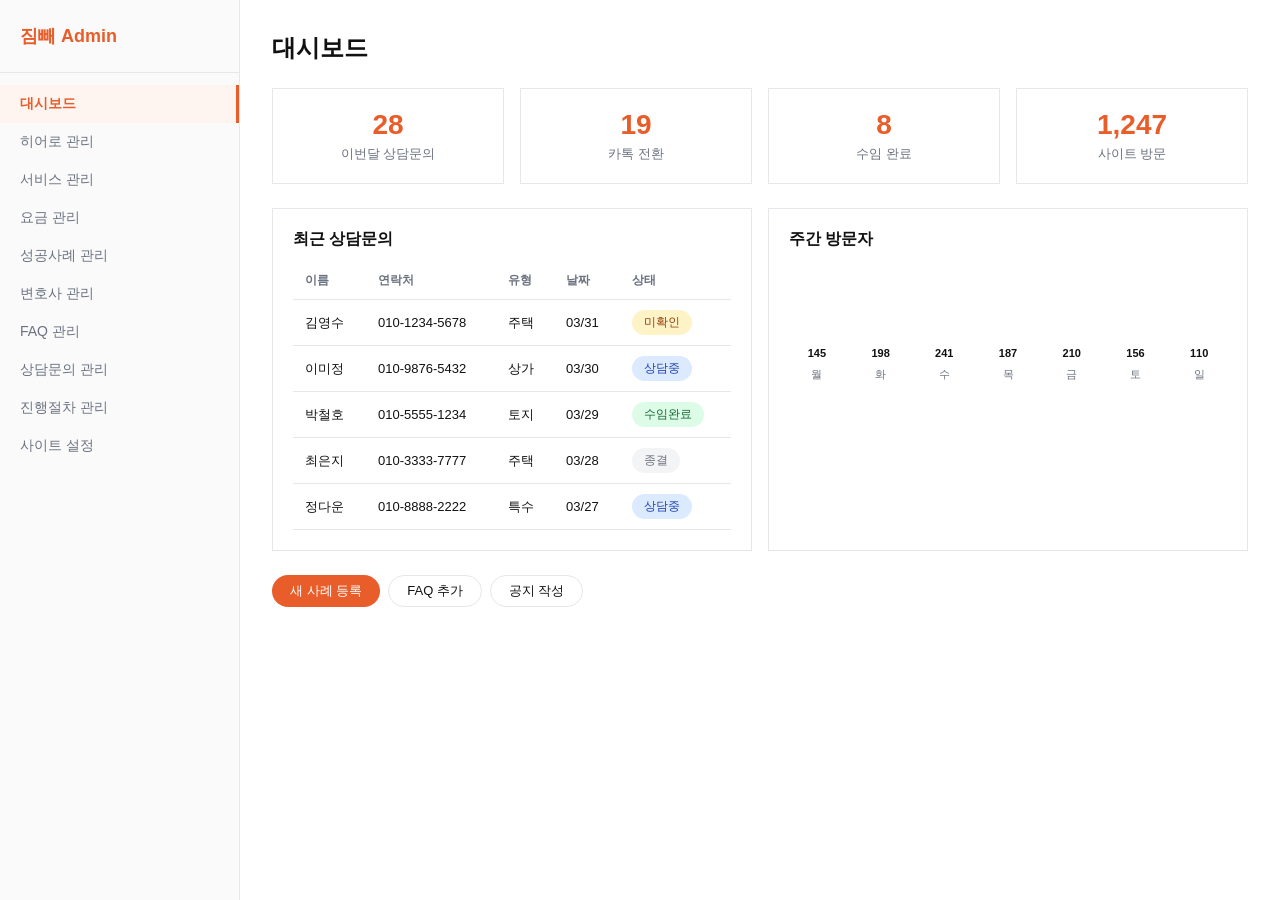
==== admin.html @ 563698ee "짐빼 CMS 어드민 추가" ====
<!DOCTYPE html>
<html lang="ko">
<head>
<meta charset="UTF-8">
<meta name="viewport" content="width=device-width,initial-scale=1">
<title>짐빼 Admin</title>
<style>
*{margin:0;padding:0;box-sizing:border-box}
:root{--orange:#E85D2A;--bg:#fff;--sidebar:#fafafa;--border:#e5e7eb;--text:#111;--muted:#6b7280;--green:#16a34a;--blue:#2563eb;--red:#dc2626;--yellow:#eab308}
body{font-family:-apple-system,BlinkMacSystemFont,"Segoe UI",Roboto,sans-serif;font-size:14px;color:var(--text);background:var(--bg);display:flex;min-height:100vh}
.sidebar{width:240px;min-height:100vh;background:var(--sidebar);border-right:1px solid var(--border);position:fixed;top:0;left:0;z-index:100;transition:transform .2s}
.sidebar-logo{padding:24px 20px;font-size:18px;font-weight:700;color:var(--orange);border-bottom:1px solid var(--border)}
.sidebar-menu{list-style:none;padding:12px 0}
.sidebar-menu li{padding:10px 20px;cursor:pointer;color:var(--muted);font-size:14px;transition:all .15s}
.sidebar-menu li:hover{background:#f3f4f6;color:var(--text)}
.sidebar-menu li.active{color:var(--orange);font-weight:600;background:#fff5f0;border-right:3px solid var(--orange)}
.main{margin-left:240px;flex:1;padding:32px;min-height:100vh;width:calc(100% - 240px)}
.page{display:none}
.page.active{display:block}
.page-title{font-size:24px;font-weight:700;margin-bottom:24px}
.hamburger{display:none;position:fixed;top:16px;left:16px;z-index:200;background:var(--orange);color:#fff;border:none;width:40px;height:40px;cursor:pointer;font-size:20px;border-radius:0}
.overlay{display:none;position:fixed;inset:0;background:rgba(0,0,0,.3);z-index:99}
/* Cards */
.card{border:1px solid var(--border);border-radius:0;padding:20px;margin-bottom:16px;background:#fff}
.card-title{font-size:16px;font-weight:600;margin-bottom:12px}
/* KPI */
.kpi-grid{display:grid;grid-template-columns:repeat(4,1fr);gap:16px;margin-bottom:24px}
.kpi{border:1px solid var(--border);padding:20px;text-align:center}
.kpi-value{font-size:28px;font-weight:700;color:var(--orange)}
.kpi-label{color:var(--muted);margin-top:4px;font-size:13px}
/* Table */
table{width:100%;border-collapse:collapse;font-size:13px}
th,td{padding:10px 12px;text-align:left;border-bottom:1px solid var(--border)}
th{font-weight:600;color:var(--muted);font-size:12px;text-transform:uppercase}
tr:hover{background:#fafafa}
/* Pill */
.pill{display:inline-block;padding:6px 18px;border-radius:100px;border:none;cursor:pointer;font-size:13px;font-weight:500;transition:all .15s}
.pill-orange{background:var(--orange);color:#fff}
.pill-orange:hover{background:#d14e1f}
.pill-outline{background:#fff;color:var(--text);border:1px solid var(--border)}
.pill-outline:hover{border-color:var(--orange);color:var(--orange)}
/* Status pills */
.status{padding:4px 12px;border-radius:100px;font-size:12px;font-weight:500;cursor:pointer;border:none;display:inline-block}
.status-unread{background:#fef3c7;color:#92400e}
.status-consulting{background:#dbeafe;color:#1e40af}
.status-done{background:#dcfce7;color:#166534}
.status-closed{background:#f3f4f6;color:#6b7280}
/* Bar chart */
.bar-chart{display:flex;align-items:flex-end;gap:8px;height:120px;margin-top:12px}
.bar-col{flex:1;display:flex;flex-direction:column;align-items:center;gap:4px}
.bar{width:100%;background:var(--orange);border-radius:0;transition:height .3s}
.bar-label{font-size:11px;color:var(--muted)}
.bar-val{font-size:11px;font-weight:600}
/* Form */
.form-group{margin-bottom:16px}
.form-group label{display:block;font-weight:600;margin-bottom:6px;font-size:13px}
.form-group input,.form-group textarea,.form-group select{width:100%;padding:10px 12px;border:1px solid var(--border);border-radius:0;font-size:14px;font-family:inherit}
.form-group textarea{resize:vertical;min-height:80px}
/* Grid */
.grid-2{display:grid;grid-template-columns:1fr 1fr;gap:16px}
.grid-3{display:grid;grid-template-columns:repeat(3,1fr);gap:16px}
/* Actions row */
.actions{display:flex;gap:8px;flex-wrap:wrap;margin-bottom:24px}
/* Item list */
.item-row{display:flex;align-items:center;gap:8px;padding:10px 0;border-bottom:1px solid var(--border)}
.item-row:last-child{border-bottom:none}
.item-row .text{flex:1}
.btn-sm{padding:4px 10px;border:1px solid var(--border);background:#fff;cursor:pointer;font-size:12px;border-radius:0}
.btn-sm:hover{border-color:var(--orange);color:var(--orange)}
.btn-del{color:var(--red);border-color:var(--red)}
.btn-del:hover{background:#fef2f2}
/* Modal */
.modal-overlay{display:none;position:fixed;inset:0;background:rgba(0,0,0,.4);z-index:300;justify-content:center;align-items:center}
.modal-overlay.show{display:flex}
.modal{background:#fff;width:90%;max-width:560px;max-height:85vh;overflow-y:auto;padding:28px;border:1px solid var(--border)}
.modal-title{font-size:18px;font-weight:700;margin-bottom:20px}
.modal-actions{display:flex;gap:8px;justify-content:flex-end;margin-top:20px}
/* Preview */
.hero-preview{background:#1a1a1a;color:#fff;padding:40px;margin-bottom:20px;text-align:center}
.hero-preview .main-copy{font-size:28px;font-weight:700}
.hero-preview .sub-copy{font-size:28px;font-weight:700;color:var(--orange)}
.hero-preview .desc{color:#aaa;margin-top:12px;font-size:14px}
.hero-preview .cta-preview{display:inline-block;margin-top:16px;padding:10px 28px;background:var(--orange);color:#fff;border-radius:100px;font-weight:600}
/* Service cards */
.svc-card{border:1px solid var(--border);padding:16px}
.svc-card .svc-title{font-weight:600;margin-bottom:8px}
.svc-card .svc-desc{color:var(--muted);font-size:13px;margin-bottom:8px}
.svc-card .svc-targets{font-size:12px;color:var(--muted)}
.svc-actions{display:flex;gap:4px;margin-top:10px}
/* Expand row */
.expand-content{display:none;padding:12px 0;background:#fafafa;border-bottom:1px solid var(--border)}
.expand-content.show{display:block}
.expand-content td{padding:12px}
/* Tag */
.tag{display:inline-block;padding:2px 10px;border-radius:100px;font-size:11px;font-weight:500;background:#fff5f0;color:var(--orange);margin-bottom:6px}
/* Responsive */
@media(max-width:768px){
.sidebar{transform:translateX(-100%)}
.sidebar.open{transform:translateX(0)}
.hamburger{display:block}
.overlay.show{display:block}
.main{margin-left:0;width:100%;padding:20px;padding-top:64px}
.kpi-grid{grid-template-columns:1fr 1fr}
.grid-2,.grid-3{grid-template-columns:1fr}
}
</style>
</head>
<body>
<button class="hamburger" onclick="toggleSidebar()">&#9776;</button>
<div class="overlay" id="overlay" onclick="toggleSidebar()"></div>
<nav class="sidebar" id="sidebar">
<div class="sidebar-logo">짐빼 Admin</div>
<ul class="sidebar-menu" id="menu">
<li class="active" data-page="dashboard">대시보드</li>
<li data-page="hero">히어로 관리</li>
<li data-page="services">서비스 관리</li>
<li data-page="pricing">요금 관리</li>
<li data-page="cases">성공사례 관리</li>
<li data-page="lawyers">변호사 관리</li>
<li data-page="faq">FAQ 관리</li>
<li data-page="inquiries">상담문의 관리</li>
<li data-page="process">진행절차 관리</li>
<li data-page="settings">사이트 설정</li>
</ul>
</nav>
<main class="main">
<!-- Dashboard -->
<div class="page active" id="page-dashboard">
<h1 class="page-title">대시보드</h1>
<div class="kpi-grid">
<div class="kpi"><div class="kpi-value">28</div><div class="kpi-label">이번달 상담문의</div></div>
<div class="kpi"><div class="kpi-value">19</div><div class="kpi-label">카톡 전환</div></div>
<div class="kpi"><div class="kpi-value">8</div><div class="kpi-label">수임 완료</div></div>
<div class="kpi"><div class="kpi-value">1,247</div><div class="kpi-label">사이트 방문</div></div>
</div>
<div class="grid-2">
<div class="card">
<div class="card-title">최근 상담문의</div>
<table>
<thead><tr><th>이름</th><th>연락처</th><th>유형</th><th>날짜</th><th>상태</th></tr></thead>
<tbody>
<tr><td>김영수</td><td>010-1234-5678</td><td>주택</td><td>03/31</td><td><span class="status status-unread">미확인</span></td></tr>
<tr><td>이미정</td><td>010-9876-5432</td><td>상가</td><td>03/30</td><td><span class="status status-consulting">상담중</span></td></tr>
<tr><td>박철호</td><td>010-5555-1234</td><td>토지</td><td>03/29</td><td><span class="status status-done">수임완료</span></td></tr>
<tr><td>최은지</td><td>010-3333-7777</td><td>주택</td><td>03/28</td><td><span class="status status-closed">종결</span></td></tr>
<tr><td>정다운</td><td>010-8888-2222</td><td>특수</td><td>03/27</td><td><span class="status status-consulting">상담중</span></td></tr>
</tbody>
</table>
</div>
<div class="card">
<div class="card-title">주간 방문자</div>
<div class="bar-chart">
<div class="bar-col"><div class="bar-val">145</div><div class="bar" style="height:60%"></div><div class="bar-label">월</div></div>
<div class="bar-col"><div class="bar-val">198</div><div class="bar" style="height:82%"></div><div class="bar-label">화</div></div>
<div class="bar-col"><div class="bar-val">241</div><div class="bar" style="height:100%"></div><div class="bar-label">수</div></div>
<div class="bar-col"><div class="bar-val">187</div><div class="bar" style="height:77%"></div><div class="bar-label">목</div></div>
<div class="bar-col"><div class="bar-val">210</div><div class="bar" style="height:87%"></div><div class="bar-label">금</div></div>
<div class="bar-col"><div class="bar-val">156</div><div class="bar" style="height:65%"></div><div class="bar-label">토</div></div>
<div class="bar-col"><div class="bar-val">110</div><div class="bar" style="height:45%"></div><div class="bar-label">일</div></div>
</div>
</div>
</div>
<div class="actions" style="margin-top:8px">
<button class="pill pill-orange" onclick="nav('cases')">새 사례 등록</button>
<button class="pill pill-outline" onclick="nav('faq')">FAQ 추가</button>
<button class="pill pill-outline">공지 작성</button>
</div>
</div>

<!-- Hero -->
<div class="page" id="page-hero">
<h1 class="page-title">히어로 관리</h1>
<div class="hero-preview" id="heroPreview">
<div class="main-copy" id="heroMainP">상담은 길게,</div>
<div class="sub-copy" id="heroSubP">소송은 짧게.</div>
<div class="desc" id="heroDescP">부동산 명도소송 전문 법무법인이 처음부터 끝까지 함께합니다</div>
<div class="cta-preview" id="heroCtaP">무료 상담 신청</div>
</div>
<div class="card">
<div class="grid-2">
<div class="form-group"><label>메인 카피</label><input id="heroMain" value="상담은 길게," oninput="updateHero()"></div>
<div class="form-group"><label>서브 카피</label><input id="heroSub" value="소송은 짧게." oninput="updateHero()"></div>
</div>
<div class="form-group"><label>설명 텍스트</label><textarea id="heroDesc" oninput="updateHero()">부동산 명도소송 전문 법무법인이 처음부터 끝까지 함께합니다</textarea></div>
<div class="form-group"><label>CTA 텍스트</label><input id="heroCta" value="무료 상담 신청" oninput="updateHero()"></div>
<div class="form-group"><label>배경 이미지</label><input type="file" accept="image/*"></div>
<div style="text-align:right"><button class="pill pill-orange" onclick="alert('저장되었습니다')">저장</button></div>
</div>
</div>

<!-- Services -->
<div class="page" id="page-services">
<h1 class="page-title">서비스 관리</h1>
<div id="svcList"></div>
<button class="pill pill-orange" style="margin-top:16px" onclick="addService()">새 서비스 추가</button>
</div>

<!-- Pricing -->
<div class="page" id="page-pricing">
<h1 class="page-title">요금 관리</h1>
<div class="card">
<div class="card-title">현재 플랜</div>
<div class="form-group"><label>가격</label><input id="priceVal" value="220만원"></div>
<div class="card-title" style="margin-top:16px">포함 항목</div>
<div id="priceItems"></div>
<button class="btn-sm" style="margin-top:8px" onclick="addPriceItem()">+ 항목 추가</button>
<div class="form-group" style="margin-top:16px"><label>부가세/실비 안내</label><textarea id="priceTax">부가세 별도, 소송 인지대/송달료 등 실비는 별도 청구됩니다.</textarea></div>
<div style="text-align:right"><button class="pill pill-orange" onclick="alert('저장되었습니다')">저장</button></div>
</div>
</div>

<!-- Cases -->
<div class="page" id="page-cases">
<h1 class="page-title">성공사례 관리</h1>
<div id="casesList"></div>
<button class="pill pill-orange" style="margin-top:16px" onclick="openCaseModal(-1)">새 사례 등록</button>
</div>

<!-- Lawyers -->
<div class="page" id="page-lawyers">
<h1 class="page-title">변호사 관리</h1>
<div id="lawyerList"></div>
<button class="pill pill-orange" style="margin-top:16px" onclick="openLawyerModal(-1)">새 변호사 추가</button>
</div>

<!-- FAQ -->
<div class="page" id="page-faq">
<h1 class="page-title">FAQ 관리</h1>
<div id="faqList"></div>
<button class="pill pill-orange" style="margin-top:16px" onclick="addFaq()">FAQ 추가</button>
</div>

<!-- Inquiries -->
<div class="page" id="page-inquiries">
<h1 class="page-title">상담문의 관리</h1>
<div class="card" style="overflow-x:auto">
<table id="inqTable">
<thead><tr><th>이름</th><th>연락처</th><th>부동산유형</th><th>날짜</th><th>상태</th><th>메모</th></tr></thead>
<tbody id="inqBody"></tbody>
</table>
</div>
</div>

<!-- Process -->
<div class="page" id="page-process">
<h1 class="page-title">진행절차 관리</h1>
<div id="procList"></div>
<div class="card" style="margin-top:16px">
<div class="form-group"><label>법률근거 텍스트</label><textarea id="legalBasis">민사집행법 제136조(부동산의 인도명령) / 민법 제213조(소유물반환청구권) / 민사소송법 제249조 이하</textarea></div>
<div style="text-align:right"><button class="pill pill-orange" onclick="alert('저장되었습니다')">저장</button></div>
</div>
</div>

<!-- Settings -->
<div class="page" id="page-settings">
<h1 class="page-title">사이트 설정</h1>
<div class="card">
<div class="card-title">기본 정보</div>
<div class="grid-2">
<div class="form-group"><label>법인명</label><input value="법무법인 인성파트너스"></div>
<div class="form-group"><label>전화</label><input value="0507-1492-2030"></div>
<div class="form-group"><label>이메일</label><input value="shindw@snu.ac.kr"></div>
<div class="form-group"><label>주소</label><input value="서울 영등포구 양평로 144"></div>
</div>
<div class="form-group"><label>카카오톡 채널 URL</label><input value="https://pf.kakao.com/_example"></div>
</div>
<div class="card">
<div class="card-title">네비 메뉴 순서</div>
<div id="navOrder"></div>
</div>
<div class="card">
<div class="form-group"><label>푸터 텍스트</label><textarea>법무법인 인성파트너스 | 서울 영등포구 양평로 144 | 0507-1492-2030</textarea></div>
<div class="form-group"><label>변호사광고 면책문구</label><textarea>본 사이트는 법무법인 인성파트너스의 광고이며, 대한변호사협회 심사를 받았습니다. 수임료는 사건의 난이도에 따라 달라질 수 있습니다.</textarea></div>
<div style="text-align:right"><button class="pill pill-orange" onclick="alert('저장되었습니다')">저장</button></div>
</div>
</div>
</main>

<!-- Modal -->
<div class="modal-overlay" id="modal">
<div class="modal" id="modalContent"></div>
</div>

<script>
// SPA nav
function nav(page){
document.querySelectorAll('.page').forEach(function(p){p.classList.remove('active')});
document.getElementById('page-'+page).classList.add('active');
document.querySelectorAll('.sidebar-menu li').forEach(function(li){li.classList.toggle('active',li.dataset.page===page)});
if(window.innerWidth<=768)toggleSidebar();
}
document.getElementById('menu').addEventListener('click',function(e){if(e.target.dataset.page)nav(e.target.dataset.page)});

function toggleSidebar(){
document.getElementById('sidebar').classList.toggle('open');
document.getElementById('overlay').classList.toggle('show');
}

// Hero
function updateHero(){
document.getElementById('heroMainP').textContent=document.getElementById('heroMain').value;
document.getElementById('heroSubP').textContent=document.getElementById('heroSub').value;
document.getElementById('heroDescP').textContent=document.getElementById('heroDesc').value;
document.getElementById('heroCtaP').textContent=document.getElementById('heroCta').value;
}

// Services
var services=[
{title:'주택 명도',desc:'아파트, 빌라, 오피스텔 등 주거용 부동산 명도',targets:'임차인 미퇴거, 불법 점유, 계약 만료 후 미퇴거'},
{title:'상가 명도',desc:'상가, 사무실 등 상업용 부동산 명도',targets:'임대차 분쟁, 권리금 분쟁, 무단 전대'},
{title:'토지 명도',desc:'토지, 농지 등 비건물 부동산 명도',targets:'무단 점유, 경계 분쟁, 지상물 철거'},
{title:'특수 명도',desc:'경매, 재개발 등 특수한 상황의 명도',targets:'경매 낙찰 후 명도, 재건축 이주, 공유물 분할'}
];
function renderServices(){
var h='';
services.forEach(function(s,i){
h+='<div class="card svc-card"><div class="svc-title">'+s.title+'</div><div class="svc-desc">'+s.desc+'</div><div class="svc-targets">대상: '+s.targets+'</div><div class="svc-actions"><button class="btn-sm" onclick="openSvcModal('+i+')">편집</button>';
if(i>0)h+='<button class="btn-sm" onclick="moveSvc('+i+',-1)">위</button>';
if(i<services.length-1)h+='<button class="btn-sm" onclick="moveSvc('+i+',1)">아래</button>';
h+='</div></div>';
});
document.getElementById('svcList').innerHTML=h;
}
function moveSvc(i,d){var t=services[i];services[i]=services[i+d];services[i+d]=t;renderServices()}
function addService(){services.push({title:'새 서비스',desc:'설명을 입력하세요',targets:'대상을 입력하세요'});openSvcModal(services.length-1)}
function openSvcModal(i){
var s=services[i];
showModal('<div class="modal-title">서비스 편집</div><div class="form-group"><label>제목</label><input id="meTitle" value="'+esc(s.title)+'"></div><div class="form-group"><label>설명</label><textarea id="meDesc">'+esc(s.desc)+'</textarea></div><div class="form-group"><label>대상 목록</label><textarea id="meTargets">'+esc(s.targets)+'</textarea></div><div class="modal-actions"><button class="pill pill-outline" onclick="closeModal()">취소</button><button class="pill pill-orange" onclick="saveSvc('+i+')">저장</button></div>');
}
function saveSvc(i){services[i]={title:document.getElementById('meTitle').value,desc:document.getElementById('meDesc').value,targets:document.getElementById('meTargets').value};renderServices();closeModal()}

// Pricing
var priceItems=['전화/카카오톡 상담','사건 분석 및 전략 수립','내용증명 발송','명도소송 소장 작성 및 제출','가처분 신청','강제집행 신청'];
function renderPriceItems(){
var h='';
priceItems.forEach(function(item,i){
h+='<div class="item-row"><input class="text" value="'+esc(item)+'" onchange="priceItems['+i+']=this.value" style="border:1px solid var(--border);padding:6px 10px;flex:1"><button class="btn-sm btn-del" onclick="priceItems.splice('+i+',1);renderPriceItems()">삭제</button></div>';
});
document.getElementById('priceItems').innerHTML=h;
}
function addPriceItem(){priceItems.push('새 항목');renderPriceItems()}

// Cases
var cases=[
{tag:'주택',title:'강남구 아파트 명도 성공',desc:'임차인 미퇴거 사안, 가처분 후 2주 내 해결',period:'약 6주',date:'2025-12'},
{tag:'상가',title:'홍대 상가 무단점유 해결',desc:'계약 만료 후 미퇴거 임차인 강제집행 완료',period:'약 8주',date:'2025-11'},
{tag:'토지',title:'경기도 농지 불법점유 해결',desc:'20년간 무단 점유된 농지 소유권 회복',period:'약 12주',date:'2025-10'},
{tag:'특수',title:'경매 낙찰 아파트 명도',desc:'경매 낙찰 후 기존 점유자 퇴거 완료',period:'약 4주',date:'2025-09'},
{tag:'주택',title:'빌라 다세대 명도 3건 일괄',desc:'동일 건물 내 3세대 동시 명도소송 진행',period:'약 10주',date:'2025-08'},
{tag:'상가',title:'오피스텔 상가 복합 명도',desc:'상가 및 오피스텔 복합 건물 명도 완료',period:'약 7주',date:'2025-07'}
];
function renderCases(){
var h='';
cases.forEach(function(c,i){
h+='<div class="card"><div class="tag">'+c.tag+'</div><div class="card-title">'+c.title+'</div><p style="color:var(--muted);font-size:13px;margin-bottom:8px">'+c.desc+'</p><div style="font-size:12px;color:var(--muted)">기간: '+c.period+' / '+c.date+'</div><div style="margin-top:10px;display:flex;gap:4px"><button class="btn-sm" onclick="openCaseModal('+i+')">편집</button><button class="btn-sm btn-del" onclick="cases.splice('+i+',1);renderCases()">삭제</button></div></div>';
});
document.getElementById('casesList').innerHTML=h;
}
function openCaseModal(i){
var c=i>=0?cases[i]:{tag:'',title:'',desc:'',period:'',date:''};
var isNew=i<0;
showModal('<div class="modal-title">'+(isNew?'새 사례 등록':'사례 편집')+'</div><div class="form-group"><label>유형 태그</label><input id="ceTag" value="'+esc(c.tag)+'"></div><div class="form-group"><label>제목</label><input id="ceTitle" value="'+esc(c.title)+'"></div><div class="form-group"><label>설명</label><textarea id="ceDesc">'+esc(c.desc)+'</textarea></div><div class="grid-2"><div class="form-group"><label>기간</label><input id="cePeriod" value="'+esc(c.period)+'"></div><div class="form-group"><label>날짜</label><input id="ceDate" value="'+esc(c.date)+'"></div></div><div class="modal-actions"><button class="pill pill-outline" onclick="closeModal()">취소</button><button class="pill pill-orange" onclick="saveCase('+(isNew?-1:i)+')">저장</button></div>');
}
function saveCase(i){
var c={tag:document.getElementById('ceTag').value,title:document.getElementById('ceTitle').value,desc:document.getElementById('ceDesc').value,period:document.getElementById('cePeriod').value,date:document.getElementById('ceDate').value};
if(i<0)cases.push(c);else cases[i]=c;
renderCases();closeModal();
}

// Lawyers
var lawyers=[
{name:'신동운',position:'대표 변호사',edu:'서울대학교 법학전문대학원',career:'전 서울중앙지방법원 판사\n대한변호사협회 부동산법 분과위원\n명도소송 전문 15년'},
{name:'김치현',position:'파트너 변호사',edu:'고려대학교 법학전문대학원',career:'전 법률구조공단 변호사\n부동산 경매 전문\n민사집행 분야 10년'}
];
function renderLawyers(){
var h='';
lawyers.forEach(function(l,i){
h+='<div class="card"><div style="display:flex;gap:16px;align-items:flex-start"><div style="width:80px;height:80px;background:#f3f4f6;display:flex;align-items:center;justify-content:center;color:var(--muted);font-size:12px;flex-shrink:0">사진</div><div style="flex:1"><div class="card-title" style="margin-bottom:4px">'+l.name+'</div><div style="color:var(--orange);font-size:13px;margin-bottom:6px">'+l.position+'</div><div style="font-size:13px;color:var(--muted);margin-bottom:4px">'+l.edu+'</div><div style="font-size:12px;color:var(--muted);white-space:pre-line">'+l.career+'</div></div></div><div style="margin-top:10px;display:flex;gap:4px"><button class="btn-sm" onclick="openLawyerModal('+i+')">편집</button></div></div>';
});
document.getElementById('lawyerList').innerHTML=h;
}
function openLawyerModal(i){
var l=i>=0?lawyers[i]:{name:'',position:'',edu:'',career:''};
var isNew=i<0;
showModal('<div class="modal-title">'+(isNew?'새 변호사 추가':'변호사 편집')+'</div><div class="form-group"><label>이름</label><input id="lwName" value="'+esc(l.name)+'"></div><div class="form-group"><label>직위</label><input id="lwPos" value="'+esc(l.position)+'"></div><div class="form-group"><label>학력</label><input id="lwEdu" value="'+esc(l.edu)+'"></div><div class="form-group"><label>경력</label><textarea id="lwCareer">'+esc(l.career)+'</textarea></div><div class="form-group"><label>프로필 사진</label><input type="file" accept="image/*"></div><div class="modal-actions"><button class="pill pill-outline" onclick="closeModal()">취소</button><button class="pill pill-orange" onclick="saveLawyer('+(isNew?-1:i)+')">저장</button></div>');
}
function saveLawyer(i){
var l={name:document.getElementById('lwName').value,position:document.getElementById('lwPos').value,edu:document.getElementById('lwEdu').value,career:document.getElementById('lwCareer').value};
if(i<0)lawyers.push(l);else lawyers[i]=l;
renderLawyers();closeModal();
}

// FAQ
var faqs=[
{q:'명도소송 비용은 얼마인가요?',a:'기본 수임료 220만원(부가세 별도)이며, 소송 인지대/송달료 등 실비는 별도입니다.'},
{q:'명도소송 기간은 얼마나 걸리나요?',a:'통상 가처분 2~4주, 본안소송 3~6개월이 소요됩니다. 가처분을 통해 조기 해결되는 경우도 많습니다.'},
{q:'임차인이 연락이 안 되는 경우에도 가능한가요?',a:'네, 공시송달 등의 방법으로 소송 진행이 가능합니다.'},
{q:'상담은 어떻게 진행되나요?',a:'전화 또는 카카오톡으로 초기 상담 후, 필요시 대면 상담을 진행합니다. 초기 상담은 무료입니다.'},
{q:'경매로 낙찰받은 부동산도 명도소송이 가능한가요?',a:'네, 경매 낙찰 후 기존 점유자에 대한 인도명령 또는 명도소송이 가능합니다.'}
];
function renderFaqs(){
var h='';
faqs.forEach(function(f,i){
h+='<div class="card"><div class="form-group"><label>질문</label><input value="'+esc(f.q)+'" onchange="faqs['+i+'].q=this.value" style="font-weight:600"></div><div class="form-group"><label>답변</label><textarea onchange="faqs['+i+'].a=this.value">'+esc(f.a)+'</textarea></div><div style="display:flex;gap:4px">';
if(i>0)h+='<button class="btn-sm" onclick="moveFaq('+i+',-1)">위</button>';
if(i<faqs.length-1)h+='<button class="btn-sm" onclick="moveFaq('+i+',1)">아래</button>';
h+='<button class="btn-sm btn-del" onclick="faqs.splice('+i+',1);renderFaqs()">삭제</button></div></div>';
});
document.getElementById('faqList').innerHTML=h;
}
function moveFaq(i,d){var t=faqs[i];faqs[i]=faqs[i+d];faqs[i+d]=t;renderFaqs()}
function addFaq(){faqs.push({q:'새 질문',a:'답변을 입력하세요'});renderFaqs()}

// Inquiries
var statusCycle=['미확인','상담중','수임완료','종결'];
var statusClass=['status-unread','status-consulting','status-done','status-closed'];
var inquiries=[
{name:'김영수',tel:'010-1234-5678',type:'주택',date:'2026-03-31',status:0,memo:'',detail:'아파트 임차인이 계약 만료 후에도 퇴거하지 않고 있음. 3개월째 연체 중.'},
{name:'이미정',tel:'010-9876-5432',type:'상가',date:'2026-03-30',status:1,memo:'카톡 상담 완료',detail:'홍대 상가 무단 전대 문제. 임차인이 제3자에게 전대 후 연락 두절.'},
{name:'박철호',tel:'010-5555-1234',type:'토지',date:'2026-03-29',status:2,memo:'수임계약서 발송',detail:'경기도 용인 농지 무단 점유. 약 200평 규모.'},
{name:'최은지',tel:'010-3333-7777',type:'주택',date:'2026-03-28',status:3,memo:'집행 완료',detail:'빌라 1층 세입자 명도. 보증금 반환 완료 후 퇴거 거부.'},
{name:'정다운',tel:'010-8888-2222',type:'특수',date:'2026-03-27',status:1,memo:'',detail:'경매 낙찰 후 기존 세입자 미퇴거. 인도명령 검토 필요.'},
{name:'한서준',tel:'010-4444-6666',type:'주택',date:'2026-03-26',status:0,memo:'',detail:'오피스텔 임대차 분쟁. 임차인 원상복구 미이행.'},
{name:'윤지아',tel:'010-7777-3333',type:'상가',date:'2026-03-25',status:1,memo:'대면 상담 예정',detail:'강남 사무실 임대차 계약 해지 통보 후 미퇴거.'},
{name:'강민수',tel:'010-2222-8888',type:'토지',date:'2026-03-24',status:0,memo:'',detail:'서울 근교 토지 위 무허가 건축물 철거 요청.'},
{name:'송예린',tel:'010-6666-1111',type:'주택',date:'2026-03-23',status:2,memo:'가처분 신청 중',detail:'다세대 주택 2세대 동시 명도. 전세 사기 피해.'},
{name:'임도현',tel:'010-1111-9999',type:'특수',date:'2026-03-22',status:3,memo:'종결 처리',detail:'재개발 구역 내 미이주 세입자 명도 완료.'}
];
function renderInquiries(){
var h='';
inquiries.forEach(function(inq,i){
h+='<tr onclick="toggleExpand('+i+')" style="cursor:pointer"><td>'+inq.name+'</td><td>'+inq.tel+'</td><td>'+inq.type+'</td><td>'+inq.date+'</td><td><span class="status '+statusClass[inq.status]+'" onclick="cycleStatus(event,'+i+')">'+statusCycle[inq.status]+'</span></td><td style="max-width:120px;overflow:hidden;text-overflow:ellipsis;white-space:nowrap">'+esc(inq.memo)+'</td></tr>';
h+='<tr class="expand-content" id="expand-'+i+'"><td colspan="6"><div style="padding:8px"><div style="margin-bottom:8px"><strong>상황 설명:</strong> '+inq.detail+'</div><div class="form-group" style="margin-bottom:0"><label>메모</label><textarea onchange="inquiries['+i+'].memo=this.value" style="width:100%;padding:8px;border:1px solid var(--border)">'+esc(inq.memo)+'</textarea></div></div></td></tr>';
});
document.getElementById('inqBody').innerHTML=h;
}
function toggleExpand(i){document.getElementById('expand-'+i).classList.toggle('show')}
function cycleStatus(e,i){
e.stopPropagation();
inquiries[i].status=(inquiries[i].status+1)%4;
renderInquiries();
}

// Process
var procs=[
{title:'무료 상담',desc:'전화 또는 카카오톡을 통한 초기 상담. 사건 개요 파악 및 진행 방향 안내.'},
{title:'가처분 신청',desc:'점유이전금지 가처분 신청. 상대방의 점유 이전을 방지하여 소송 실효성 확보.'},
{title:'본안 소송',desc:'명도소송 본안 제기. 소장 작성, 증거 수집, 변론 진행.'},
{title:'강제 집행',desc:'승소 판결 후 강제집행 신청. 집행관 동행하여 명도 완료.'}
];
function renderProcs(){
var h='';
procs.forEach(function(p,i){
h+='<div class="card"><div style="display:flex;align-items:center;gap:12px;margin-bottom:12px"><div style="width:32px;height:32px;background:var(--orange);color:#fff;display:flex;align-items:center;justify-content:center;font-weight:700;border-radius:100px">'+(i+1)+'</div><div class="form-group" style="flex:1;margin-bottom:0"><input value="'+esc(p.title)+'" onchange="procs['+i+'].title=this.value" style="font-weight:600;border:1px solid var(--border);padding:8px"></div></div><div class="form-group" style="margin-bottom:0"><textarea onchange="procs['+i+'].desc=this.value" style="border:1px solid var(--border);padding:8px;width:100%">'+esc(p.desc)+'</textarea></div></div>';
});
document.getElementById('procList').innerHTML=h;
}

// Nav order
var navItems=['서비스','요금','성공사례','변호사소개','진행절차','FAQ','상담문의'];
function renderNavOrder(){
var h='';
navItems.forEach(function(n,i){
h+='<div class="item-row"><span class="text">'+n+'</span>';
if(i>0)h+='<button class="btn-sm" onclick="moveNav('+i+',-1)">위</button>';
if(i<navItems.length-1)h+='<button class="btn-sm" onclick="moveNav('+i+',1)">아래</button>';
h+='</div>';
});
document.getElementById('navOrder').innerHTML=h;
}
function moveNav(i,d){var t=navItems[i];navItems[i]=navItems[i+d];navItems[i+d]=t;renderNavOrder()}

// Modal
function showModal(html){document.getElementById('modalContent').innerHTML=html;document.getElementById('modal').classList.add('show')}
function closeModal(){document.getElementById('modal').classList.remove('show')}
document.getElementById('modal').addEventListener('click',function(e){if(e.target===this)closeModal()});

// Escape
function esc(s){return String(s).replace(/&/g,'&amp;').replace(/</g,'&lt;').replace(/>/g,'&gt;').replace(/"/g,'&quot;')}

// Init
renderServices();renderPriceItems();renderCases();renderLawyers();renderFaqs();renderInquiries();renderProcs();renderNavOrder();
</script>
</body>
</html>
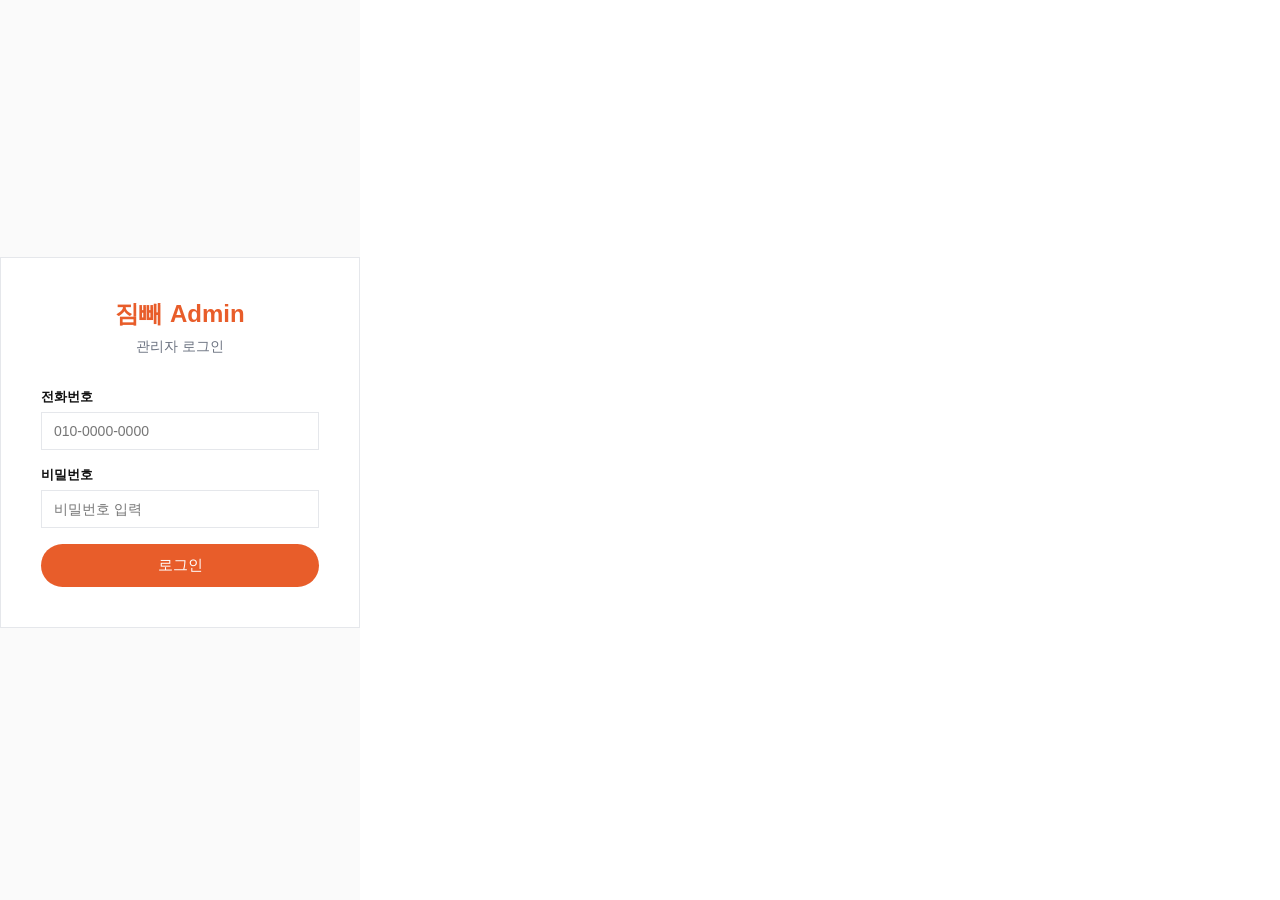
==== commit 94312d94: "프론트 API 연동 - 어드민 로그인+대시보드+콘텐츠 + 메인 동적로드 + 상담접수" ====
--- a/admin.html
+++ b/admin.html
@@ -106,6 +106,29 @@
 </style>
 </head>
 <body>
+
+<!-- LOGIN SCREEN -->
+<div id="loginScreen" style="display:flex;align-items:center;justify-content:center;min-height:100vh;background:var(--sidebar)">
+  <div class="card" style="width:360px;max-width:90vw;padding:40px">
+    <div style="text-align:center;margin-bottom:32px">
+      <div style="font-size:24px;font-weight:700;color:var(--orange);margin-bottom:8px">짐빼 Admin</div>
+      <div style="color:var(--muted);font-size:14px">관리자 로그인</div>
+    </div>
+    <div id="loginError" style="display:none;background:#fef2f2;color:var(--red);padding:10px 14px;margin-bottom:16px;font-size:13px;border:1px solid #fecaca"></div>
+    <div class="form-group">
+      <label>전화번호</label>
+      <input id="loginPhone" type="tel" placeholder="010-0000-0000">
+    </div>
+    <div class="form-group">
+      <label>비밀번호</label>
+      <input id="loginPassword" type="password" placeholder="비밀번호 입력" onkeydown="if(event.key==='Enter')doLogin()">
+    </div>
+    <button class="pill pill-orange" style="width:100%;padding:12px;font-size:15px" onclick="doLogin()">로그인</button>
+  </div>
+</div>
+
+<!-- ADMIN DASHBOARD (hidden until login) -->
+<div id="adminApp" style="display:none">
 <button class="hamburger" onclick="toggleSidebar()">&#9776;</button>
 <div class="overlay" id="overlay" onclick="toggleSidebar()"></div>
 <nav class="sidebar" id="sidebar">
@@ -184,7 +207,7 @@
 <div class="form-group"><label>설명 텍스트</label><textarea id="heroDesc" oninput="updateHero()">부동산 명도소송 전문 법무법인이 처음부터 끝까지 함께합니다</textarea></div>
 <div class="form-group"><label>CTA 텍스트</label><input id="heroCta" value="무료 상담 신청" oninput="updateHero()"></div>
 <div class="form-group"><label>배경 이미지</label><input type="file" accept="image/*"></div>
-<div style="text-align:right"><button class="pill pill-orange" onclick="alert('저장되었습니다')">저장</button></div>
+<div style="text-align:right"><button class="pill pill-orange" onclick="saveHero()">저장</button></div>
 </div>
 </div>
 
@@ -205,7 +228,7 @@
 <div id="priceItems"></div>
 <button class="btn-sm" style="margin-top:8px" onclick="addPriceItem()">+ 항목 추가</button>
 <div class="form-group" style="margin-top:16px"><label>부가세/실비 안내</label><textarea id="priceTax">부가세 별도, 소송 인지대/송달료 등 실비는 별도 청구됩니다.</textarea></div>
-<div style="text-align:right"><button class="pill pill-orange" onclick="alert('저장되었습니다')">저장</button></div>
+<div style="text-align:right"><button class="pill pill-orange" onclick="savePricing()">저장</button></div>
 </div>
 </div>
 
@@ -247,7 +270,7 @@
 <div id="procList"></div>
 <div class="card" style="margin-top:16px">
 <div class="form-group"><label>법률근거 텍스트</label><textarea id="legalBasis">민사집행법 제136조(부동산의 인도명령) / 민법 제213조(소유물반환청구권) / 민사소송법 제249조 이하</textarea></div>
-<div style="text-align:right"><button class="pill pill-orange" onclick="alert('저장되었습니다')">저장</button></div>
+<div style="text-align:right"><button class="pill pill-orange" onclick="saveProcess()">저장</button></div>
 </div>
 </div>
 
@@ -271,7 +294,7 @@
 <div class="card">
 <div class="form-group"><label>푸터 텍스트</label><textarea>법무법인 인성파트너스 | 서울 영등포구 양평로 144 | 0507-1492-2030</textarea></div>
 <div class="form-group"><label>변호사광고 면책문구</label><textarea>본 사이트는 법무법인 인성파트너스의 광고이며, 대한변호사협회 심사를 받았습니다. 수임료는 사건의 난이도에 따라 달라질 수 있습니다.</textarea></div>
-<div style="text-align:right"><button class="pill pill-orange" onclick="alert('저장되었습니다')">저장</button></div>
+<div style="text-align:right"><button class="pill pill-orange" onclick="saveSettings()">저장</button></div>
 </div>
 </div>
 </main>
@@ -280,8 +303,121 @@
 <div class="modal-overlay" id="modal">
 <div class="modal" id="modalContent"></div>
 </div>
+</div><!-- end adminApp -->
 
 <script>
+// ===== API 설정 =====
+const API_BASE = 'http://localhost:3000';
+
+function getToken() {
+  return localStorage.getItem('jimbae_token');
+}
+
+async function api(path, options = {}) {
+  const token = getToken();
+  const res = await fetch(API_BASE + path, {
+    ...options,
+    headers: {
+      'Content-Type': 'application/json',
+      ...(token ? { 'Authorization': 'Bearer ' + token } : {}),
+      ...options.headers
+    }
+  });
+  if (res.status === 401) {
+    localStorage.removeItem('jimbae_token');
+    showLogin();
+    throw new Error('인증 만료');
+  }
+  return res.json();
+}
+
+// ===== 로그인 =====
+function showLogin() {
+  document.getElementById('loginScreen').style.display = 'flex';
+  document.getElementById('adminApp').style.display = 'none';
+}
+
+function showAdmin() {
+  document.getElementById('loginScreen').style.display = 'none';
+  document.getElementById('adminApp').style.display = '';
+  loadDashboard();
+}
+
+async function doLogin() {
+  const phone = document.getElementById('loginPhone').value.trim();
+  const password = document.getElementById('loginPassword').value;
+  const errEl = document.getElementById('loginError');
+  errEl.style.display = 'none';
+
+  if (!phone || !password) {
+    errEl.textContent = '전화번호와 비밀번호를 입력해주세요.';
+    errEl.style.display = 'block';
+    return;
+  }
+
+  try {
+    const res = await fetch(API_BASE + '/api/auth/login', {
+      method: 'POST',
+      headers: { 'Content-Type': 'application/json' },
+      body: JSON.stringify({ phone, password })
+    });
+    const data = await res.json();
+    if (res.ok && data.token) {
+      localStorage.setItem('jimbae_token', data.token);
+      showAdmin();
+    } else {
+      errEl.textContent = data.message || '로그인에 실패했습니다.';
+      errEl.style.display = 'block';
+    }
+  } catch (err) {
+    console.error('로그인 에러:', err);
+    errEl.textContent = '서버에 연결할 수 없습니다.';
+    errEl.style.display = 'block';
+  }
+}
+
+// 초기 진입: 토큰 확인
+if (getToken()) {
+  showAdmin();
+} else {
+  showLogin();
+}
+
+// ===== 대시보드 API 로드 =====
+async function loadDashboard() {
+  try {
+    const data = await api('/api/admin/dashboard');
+    if (data) {
+      const kpis = document.querySelectorAll('#page-dashboard .kpi-value');
+      if (data.consultations_this_month !== undefined && kpis[0]) kpis[0].textContent = data.consultations_this_month;
+      if (data.kakao_conversions !== undefined && kpis[1]) kpis[1].textContent = data.kakao_conversions;
+      if (data.contracts_completed !== undefined && kpis[2]) kpis[2].textContent = data.contracts_completed;
+      if (data.site_visits !== undefined && kpis[3]) kpis[3].textContent = data.site_visits.toLocaleString();
+    }
+  } catch (err) {
+    console.error('대시보드 로드 실패:', err);
+  }
+
+  // 최근 상담문의 (대시보드 테이블)
+  try {
+    const data = await api('/api/admin/consultations?limit=5');
+    const items = data.consultations || data.data || data;
+    if (Array.isArray(items)) {
+      const tbody = document.querySelector('#page-dashboard table tbody');
+      if (tbody) {
+        tbody.innerHTML = items.map(function(c) {
+          var statusMap = { unread: '미확인', consulting: '상담중', done: '수임완료', closed: '종결' };
+          var classMap = { unread: 'status-unread', consulting: 'status-consulting', done: 'status-done', closed: 'status-closed' };
+          var st = c.status || 'unread';
+          return '<tr><td>' + esc(c.name) + '</td><td>' + esc(c.phone || c.tel) + '</td><td>' + esc(c.property_type || c.type || '') + '</td><td>' + esc(c.date || c.created_at || '') + '</td><td><span class="status ' + (classMap[st] || 'status-unread') + '">' + (statusMap[st] || st) + '</span></td></tr>';
+        }).join('');
+      }
+    }
+  } catch (err) {
+    console.error('최근 상담문의 로드 실패:', err);
+  }
+}
+
 // SPA nav
 function nav(page){
 document.querySelectorAll('.page').forEach(function(p){p.classList.remove('active')});
@@ -304,13 +440,51 @@
 document.getElementById('heroCtaP').textContent=document.getElementById('heroCta').value;
 }
 
-// Services
+async function loadHero(){
+  try {
+    var data = await api('/api/content/hero');
+    var hero = data.data || data;
+    if (hero.main_copy) { document.getElementById('heroMain').value = hero.main_copy; }
+    if (hero.sub_copy) { document.getElementById('heroSub').value = hero.sub_copy; }
+    if (hero.description) { document.getElementById('heroDesc').value = hero.description; }
+    if (hero.cta_text) { document.getElementById('heroCta').value = hero.cta_text; }
+    updateHero();
+  } catch(err) { console.error('히어로 로드 실패:', err); }
+}
+
+async function saveHero(){
+  try {
+    await api('/api/admin/hero', {
+      method: 'PUT',
+      body: JSON.stringify({
+        main_copy: document.getElementById('heroMain').value,
+        sub_copy: document.getElementById('heroSub').value,
+        description: document.getElementById('heroDesc').value,
+        cta_text: document.getElementById('heroCta').value
+      })
+    });
+    alert('저장되었습니다');
+  } catch(err) { console.error('히어로 저장 실패:', err); alert('저장 실패'); }
+}
+
+// Services (fallback data)
 var services=[
 {title:'주택 명도',desc:'아파트, 빌라, 오피스텔 등 주거용 부동산 명도',targets:'임차인 미퇴거, 불법 점유, 계약 만료 후 미퇴거'},
 {title:'상가 명도',desc:'상가, 사무실 등 상업용 부동산 명도',targets:'임대차 분쟁, 권리금 분쟁, 무단 전대'},
 {title:'토지 명도',desc:'토지, 농지 등 비건물 부동산 명도',targets:'무단 점유, 경계 분쟁, 지상물 철거'},
 {title:'특수 명도',desc:'경매, 재개발 등 특수한 상황의 명도',targets:'경매 낙찰 후 명도, 재건축 이주, 공유물 분할'}
 ];
+
+async function loadServices(){
+  try {
+    var data = await api('/api/content/services');
+    var items = data.data || data;
+    if (Array.isArray(items) && items.length > 0) {
+      services = items.map(function(s) { return { title: s.title, desc: s.description || s.desc, targets: s.targets || '' }; });
+    }
+    renderServices();
+  } catch(err) { console.error('서비스 로드 실패:', err); renderServices(); }
+}
 function renderServices(){
 var h='';
 services.forEach(function(s,i){
@@ -329,8 +503,19 @@
 }
 function saveSvc(i){services[i]={title:document.getElementById('meTitle').value,desc:document.getElementById('meDesc').value,targets:document.getElementById('meTargets').value};renderServices();closeModal()}
 
-// Pricing
+// Pricing (fallback data)
 var priceItems=['전화/카카오톡 상담','사건 분석 및 전략 수립','내용증명 발송','명도소송 소장 작성 및 제출','가처분 신청','강제집행 신청'];
+
+async function loadPricing(){
+  try {
+    var data = await api('/api/content/pricing');
+    var pricing = data.data || data;
+    if (pricing.price) document.getElementById('priceVal').value = pricing.price;
+    if (Array.isArray(pricing.items) && pricing.items.length > 0) priceItems = pricing.items;
+    if (pricing.tax_note) document.getElementById('priceTax').value = pricing.tax_note;
+    renderPriceItems();
+  } catch(err) { console.error('요금 로드 실패:', err); renderPriceItems(); }
+}
 function renderPriceItems(){
 var h='';
 priceItems.forEach(function(item,i){
@@ -340,7 +525,21 @@
 }
 function addPriceItem(){priceItems.push('새 항목');renderPriceItems()}
 
-// Cases
+async function savePricing(){
+  try {
+    await api('/api/admin/pricing', {
+      method: 'PUT',
+      body: JSON.stringify({
+        price: document.getElementById('priceVal').value,
+        items: priceItems,
+        tax_note: document.getElementById('priceTax').value
+      })
+    });
+    alert('저장되었습니다');
+  } catch(err) { console.error('요금 저장 실패:', err); alert('저장 실패'); }
+}
+
+// Cases (fallback data)
 var cases=[
 {tag:'주택',title:'강남구 아파트 명도 성공',desc:'임차인 미퇴거 사안, 가처분 후 2주 내 해결',period:'약 6주',date:'2025-12'},
 {tag:'상가',title:'홍대 상가 무단점유 해결',desc:'계약 만료 후 미퇴거 임차인 강제집행 완료',period:'약 8주',date:'2025-11'},
@@ -349,6 +548,17 @@
 {tag:'주택',title:'빌라 다세대 명도 3건 일괄',desc:'동일 건물 내 3세대 동시 명도소송 진행',period:'약 10주',date:'2025-08'},
 {tag:'상가',title:'오피스텔 상가 복합 명도',desc:'상가 및 오피스텔 복합 건물 명도 완료',period:'약 7주',date:'2025-07'}
 ];
+
+async function loadCases(){
+  try {
+    var data = await api('/api/content/success_cases');
+    var items = data.data || data;
+    if (Array.isArray(items) && items.length > 0) {
+      cases = items.map(function(c) { return { tag: c.tag || c.category || '', title: c.title, desc: c.description || c.desc || '', period: c.period || '', date: c.date || '' }; });
+    }
+    renderCases();
+  } catch(err) { console.error('성공사례 로드 실패:', err); renderCases(); }
+}
 function renderCases(){
 var h='';
 cases.forEach(function(c,i){
@@ -367,11 +577,22 @@
 renderCases();closeModal();
 }
 
-// Lawyers
+// Lawyers (fallback data)
 var lawyers=[
 {name:'신동운',position:'대표 변호사',edu:'서울대학교 법학전문대학원',career:'전 서울중앙지방법원 판사\n대한변호사협회 부동산법 분과위원\n명도소송 전문 15년'},
 {name:'김치현',position:'파트너 변호사',edu:'고려대학교 법학전문대학원',career:'전 법률구조공단 변호사\n부동산 경매 전문\n민사집행 분야 10년'}
 ];
+
+async function loadLawyers(){
+  try {
+    var data = await api('/api/content/attorneys');
+    var items = data.data || data;
+    if (Array.isArray(items) && items.length > 0) {
+      lawyers = items.map(function(l) { return { name: l.name, position: l.position || l.role || '', edu: l.education || l.edu || '', career: l.career || l.bio || '' }; });
+    }
+    renderLawyers();
+  } catch(err) { console.error('변호사 로드 실패:', err); renderLawyers(); }
+}
 function renderLawyers(){
 var h='';
 lawyers.forEach(function(l,i){
@@ -390,7 +611,7 @@
 renderLawyers();closeModal();
 }
 
-// FAQ
+// FAQ (fallback data)
 var faqs=[
 {q:'명도소송 비용은 얼마인가요?',a:'기본 수임료 220만원(부가세 별도)이며, 소송 인지대/송달료 등 실비는 별도입니다.'},
 {q:'명도소송 기간은 얼마나 걸리나요?',a:'통상 가처분 2~4주, 본안소송 3~6개월이 소요됩니다. 가처분을 통해 조기 해결되는 경우도 많습니다.'},
@@ -398,6 +619,17 @@
 {q:'상담은 어떻게 진행되나요?',a:'전화 또는 카카오톡으로 초기 상담 후, 필요시 대면 상담을 진행합니다. 초기 상담은 무료입니다.'},
 {q:'경매로 낙찰받은 부동산도 명도소송이 가능한가요?',a:'네, 경매 낙찰 후 기존 점유자에 대한 인도명령 또는 명도소송이 가능합니다.'}
 ];
+
+async function loadFaqs(){
+  try {
+    var data = await api('/api/content/faqs');
+    var items = data.data || data;
+    if (Array.isArray(items) && items.length > 0) {
+      faqs = items.map(function(f) { return { q: f.question || f.q, a: f.answer || f.a }; });
+    }
+    renderFaqs();
+  } catch(err) { console.error('FAQ 로드 실패:', err); renderFaqs(); }
+}
 function renderFaqs(){
 var h='';
 faqs.forEach(function(f,i){
@@ -411,9 +643,10 @@
 function moveFaq(i,d){var t=faqs[i];faqs[i]=faqs[i+d];faqs[i+d]=t;renderFaqs()}
 function addFaq(){faqs.push({q:'새 질문',a:'답변을 입력하세요'});renderFaqs()}
 
-// Inquiries
+// Inquiries (fallback data)
 var statusCycle=['미확인','상담중','수임완료','종결'];
 var statusClass=['status-unread','status-consulting','status-done','status-closed'];
+var statusKeyMap={'unread':0,'consulting':1,'done':2,'closed':3};
 var inquiries=[
 {name:'김영수',tel:'010-1234-5678',type:'주택',date:'2026-03-31',status:0,memo:'',detail:'아파트 임차인이 계약 만료 후에도 퇴거하지 않고 있음. 3개월째 연체 중.'},
 {name:'이미정',tel:'010-9876-5432',type:'상가',date:'2026-03-30',status:1,memo:'카톡 상담 완료',detail:'홍대 상가 무단 전대 문제. 임차인이 제3자에게 전대 후 연락 두절.'},
@@ -426,6 +659,20 @@
 {name:'송예린',tel:'010-6666-1111',type:'주택',date:'2026-03-23',status:2,memo:'가처분 신청 중',detail:'다세대 주택 2세대 동시 명도. 전세 사기 피해.'},
 {name:'임도현',tel:'010-1111-9999',type:'특수',date:'2026-03-22',status:3,memo:'종결 처리',detail:'재개발 구역 내 미이주 세입자 명도 완료.'}
 ];
+
+async function loadInquiries(){
+  try {
+    var data = await api('/api/admin/consultations');
+    var items = data.consultations || data.data || data;
+    if (Array.isArray(items) && items.length > 0) {
+      inquiries = items.map(function(c) {
+        var st = typeof c.status === 'number' ? c.status : (statusKeyMap[c.status] !== undefined ? statusKeyMap[c.status] : 0);
+        return { id: c.id, name: c.name, tel: c.phone || c.tel, type: c.property_type || c.type || '', date: c.date || c.created_at || '', status: st, memo: c.memo || c.note || '', detail: c.description || c.detail || '' };
+      });
+    }
+    renderInquiries();
+  } catch(err) { console.error('상담문의 로드 실패:', err); renderInquiries(); }
+}
 function renderInquiries(){
 var h='';
 inquiries.forEach(function(inq,i){
@@ -435,10 +682,20 @@
 document.getElementById('inqBody').innerHTML=h;
 }
 function toggleExpand(i){document.getElementById('expand-'+i).classList.toggle('show')}
-function cycleStatus(e,i){
+async function cycleStatus(e,i){
 e.stopPropagation();
 inquiries[i].status=(inquiries[i].status+1)%4;
 renderInquiries();
+// API로 상태 업데이트
+var statusKeys=['unread','consulting','done','closed'];
+if (inquiries[i].id) {
+  try {
+    await api('/api/admin/consultations/' + inquiries[i].id, {
+      method: 'PUT',
+      body: JSON.stringify({ status: statusKeys[inquiries[i].status] })
+    });
+  } catch(err) { console.error('상태 변경 실패:', err); }
+}
 }
 
 // Process
@@ -470,6 +727,19 @@
 }
 function moveNav(i,d){var t=navItems[i];navItems[i]=navItems[i+d];navItems[i+d]=t;renderNavOrder()}
 
+async function saveProcess(){
+  try {
+    await api('/api/admin/process', {
+      method: 'PUT',
+      body: JSON.stringify({
+        steps: procs,
+        legal_basis: document.getElementById('legalBasis').value
+      })
+    });
+    alert('저장되었습니다');
+  } catch(err) { console.error('진행절차 저장 실패:', err); alert('저장 실패'); }
+}
+
 // Modal
 function showModal(html){document.getElementById('modalContent').innerHTML=html;document.getElementById('modal').classList.add('show')}
 function closeModal(){document.getElementById('modal').classList.remove('show')}
@@ -478,8 +748,57 @@
 // Escape
 function esc(s){return String(s).replace(/&/g,'&amp;').replace(/</g,'&lt;').replace(/>/g,'&gt;').replace(/"/g,'&quot;')}
 
-// Init
+// Settings
+async function loadSettings(){
+  try {
+    var data = await api('/api/settings');
+    var s = data.data || data;
+    var inputs = document.querySelectorAll('#page-settings input');
+    if (s.company_name && inputs[0]) inputs[0].value = s.company_name;
+    if (s.phone && inputs[1]) inputs[1].value = s.phone;
+    if (s.email && inputs[2]) inputs[2].value = s.email;
+    if (s.address && inputs[3]) inputs[3].value = s.address;
+    if (s.kakao_url && inputs[4]) inputs[4].value = s.kakao_url;
+    var textareas = document.querySelectorAll('#page-settings textarea');
+    if (s.footer_text && textareas[0]) textareas[0].value = s.footer_text;
+    if (s.disclaimer && textareas[1]) textareas[1].value = s.disclaimer;
+  } catch(err) { console.error('설정 로드 실패:', err); }
+}
+
+async function saveSettings(){
+  try {
+    var inputs = document.querySelectorAll('#page-settings input');
+    var textareas = document.querySelectorAll('#page-settings textarea');
+    await api('/api/admin/settings', {
+      method: 'PUT',
+      body: JSON.stringify({
+        company_name: inputs[0] ? inputs[0].value : '',
+        phone: inputs[1] ? inputs[1].value : '',
+        email: inputs[2] ? inputs[2].value : '',
+        address: inputs[3] ? inputs[3].value : '',
+        kakao_url: inputs[4] ? inputs[4].value : '',
+        footer_text: textareas[0] ? textareas[0].value : '',
+        disclaimer: textareas[1] ? textareas[1].value : ''
+      })
+    });
+    alert('저장되었습니다');
+  } catch(err) { console.error('설정 저장 실패:', err); alert('저장 실패'); }
+}
+
+// Init: render fallback first, then load from API
 renderServices();renderPriceItems();renderCases();renderLawyers();renderFaqs();renderInquiries();renderProcs();renderNavOrder();
+
+// Load from API (if logged in)
+if (getToken()) {
+  loadHero();
+  loadServices();
+  loadPricing();
+  loadCases();
+  loadLawyers();
+  loadFaqs();
+  loadInquiries();
+  loadSettings();
+}
 </script>
 </body>
 </html>
